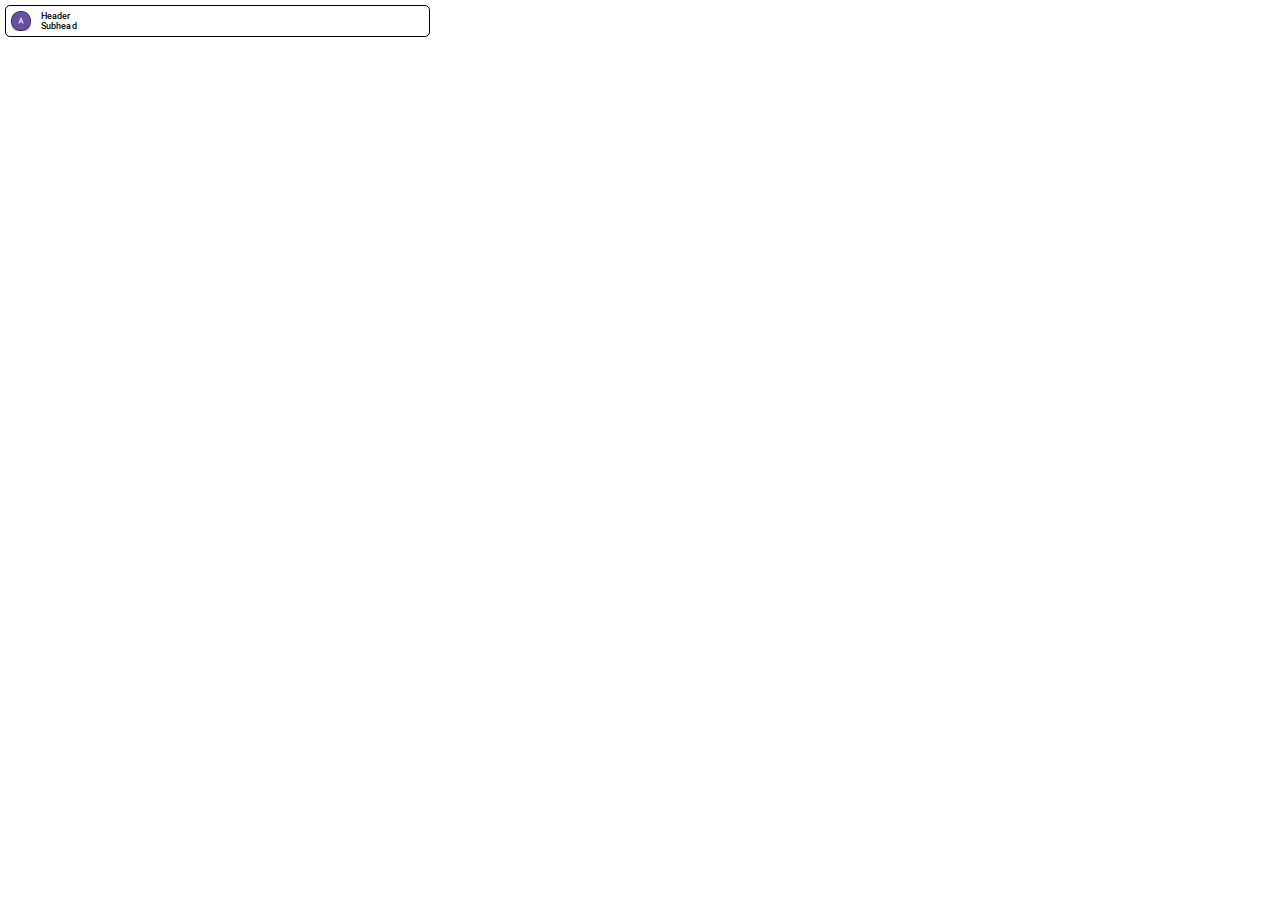
==== index.html @ 84ebd5c9 "style first page" ====
<!DOCTYPE html>
<html lang="en">
  <head>
    <meta charset="UTF-8" />
    <meta http-equiv="X-UA-Compatible" content="IE=edge" />
    <meta name="viewport" content="width=device-width, initial-scale=1.0" />
    <link rel="preconnect" href="https://fonts.googleapis.com" />
    <link rel="preconnect" href="https://fonts.gstatic.com" crossorigin />
    <link
      href="https://fonts.googleapis.com/css2?family=Roboto:wght@400;500;700&display=swap"
      rel="stylesheet"
    />
    <link rel="stylesheet" href="style.css" />
    <title>mobile-app</title>
  </head>
  <body>
    <header class="header">
      <div class="container">
        <div class="header__flex">
            <img class="header__img" src="img/header-icone.png" alt="Persone" />
            <h2 class="text-h2">Header <br> Subhead</h2>            
        </div>
      </div>
    </header>
  </body>
</html>
---- style.css ----
html {
    box-sizing: border-box;
}

*,
*::before,
*::after {
    box-sizing: inherit;
}

img {
    display: block;
    max-width: 100%;
}

h1,
h2,
h3,
h4,
h5,
h6 {
    padding: 0;
    margin: 0;
}

body {
    margin: 0;
    font-family: "Oswald", sans-serif;
    font-weight: 400;
}

.container {
    max-width: 1110px;
    margin: 0 auto;
}

:root {
    --primary-color: #6750A4;
    --on-surface-color: #1C1B1F;
    --surface-color: #FFFBFE;
    --outline-color: #79747E;
}

.header {
    border: 1px solid black;   
    border-radius: 5px;
    margin: 5px;
    width: 425px;
}

.container {   
    width: 425px;
}

.header__flex {
    display: flex;
    justify-content: flex-start;
}



.header__img {
    width: 20px;
    margin: 5px;
}

.text-h2 {
    font-family: 'Roboto', sans-serif;
    font-style: normal;
    font-weight: 500;
    font-size: 16px;
    line-height: 10px;
    letter-spacing: 0.1px;
    font-size: 9px;
    margin: 5px;
}

.header__button {}
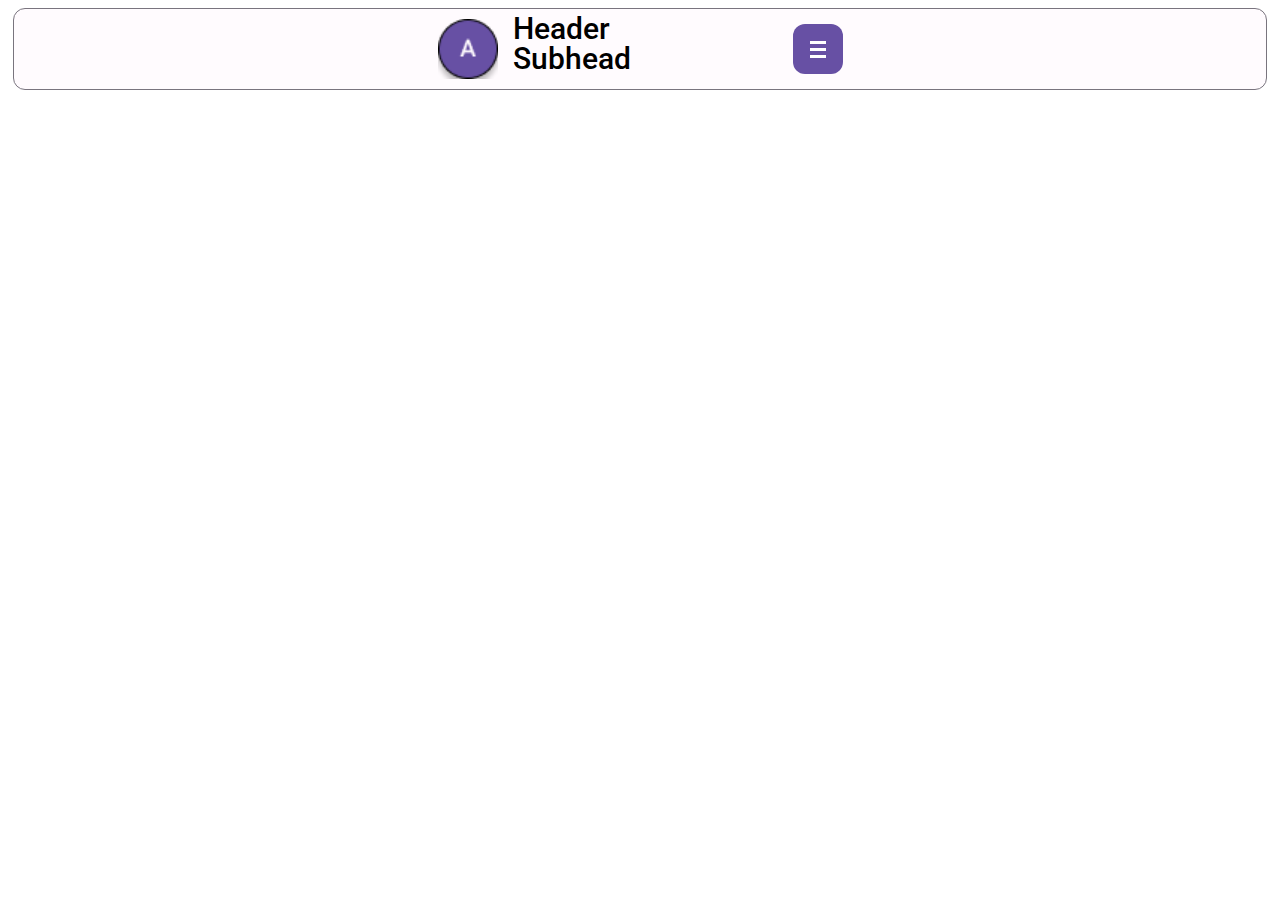
==== commit 0bbcdcc1: "example" ====
--- a/index.html
+++ b/index.html
@@ -17,8 +17,15 @@
     <header class="header">
       <div class="container">
         <div class="header__flex">
-            <img class="header__img" src="img/header-icone.png" alt="Persone" />
-            <h2 class="text-h2">Header <br> Subhead</h2>            
+            <div class="header__flex_item">
+              <img class="header__img" src="img/header-icone.png" alt="Persone" />
+              <h2 class="text-h2">Header <br> Subhead</h2>
+            </div>
+            <button class="burger">
+              <span class="burger__line"></span>
+              <span class="burger__line"></span>
+              <span class="burger__line"></span>
+            </button>
         </div>
       </div>
     </header>
--- a/style.css
+++ b/style.css
@@ -1,36 +1,9 @@
-html {
+body {
     box-sizing: border-box;
 }
 
-*,
-*::before,
-*::after {
-    box-sizing: inherit;
-}
-
-img {
-    display: block;
-    max-width: 100%;
-}
-
-h1,
-h2,
-h3,
-h4,
-h5,
-h6 {
-    padding: 0;
-    margin: 0;
-}
-
-body {
-    margin: 0;
-    font-family: "Oswald", sans-serif;
-    font-weight: 400;
-}
-
 .container {
-    max-width: 1110px;
+    max-width: 425px;
     margin: 0 auto;
 }
 
@@ -41,38 +14,67 @@
     --outline-color: #79747E;
 }
 
-.header {
-    border: 1px solid black;   
-    border-radius: 5px;
+.header {    
+    border: 1px solid #79747E;
+    background: #FFFBFE;
+    border-radius: 12px;
     margin: 5px;
-    width: 425px;
-}
-
-.container {   
-    width: 425px;
+    width: 1; 
+  
 }
 
 .header__flex {
     display: flex;
-    justify-content: flex-start;
+    flex-direction: row;
+    align-items: center;
+    justify-content: space-between;
 }
 
-
+.header__flex_item {
+    display: flex;
+    justify-content: space-between;
+}
 
 .header__img {
-    width: 20px;
-    margin: 5px;
+    width: 60px;
+    margin: 10px;
 }
 
 .text-h2 {
     font-family: 'Roboto', sans-serif;
     font-style: normal;
     font-weight: 500;
-    font-size: 16px;
-    line-height: 10px;
+    font-size: 30px;
+    line-height: 30px;
     letter-spacing: 0.1px;
-    font-size: 9px;
     margin: 5px;
 }
 
+.burger {
+    width: 50px;
+    height: 50px;
+    cursor: pointer;
+    padding: 0;
+    border: none;
+    display: flex;
+    flex-direction: column;
+    justify-content: center;
+    align-items: center; 
+    background-color: var(--primary-color);
+    border-radius: 12px;
+    margin-right: 10px;
+  }
+  
+  .burger__line {
+    display: block;
+    width: 16px;
+    height: 3px;
+    background-color: #fff;
+    margin-bottom: 4px;
+  }
+  
+  .burger__line:last-child {
+    margin-bottom: 0;
+  }
+
 .header__button {}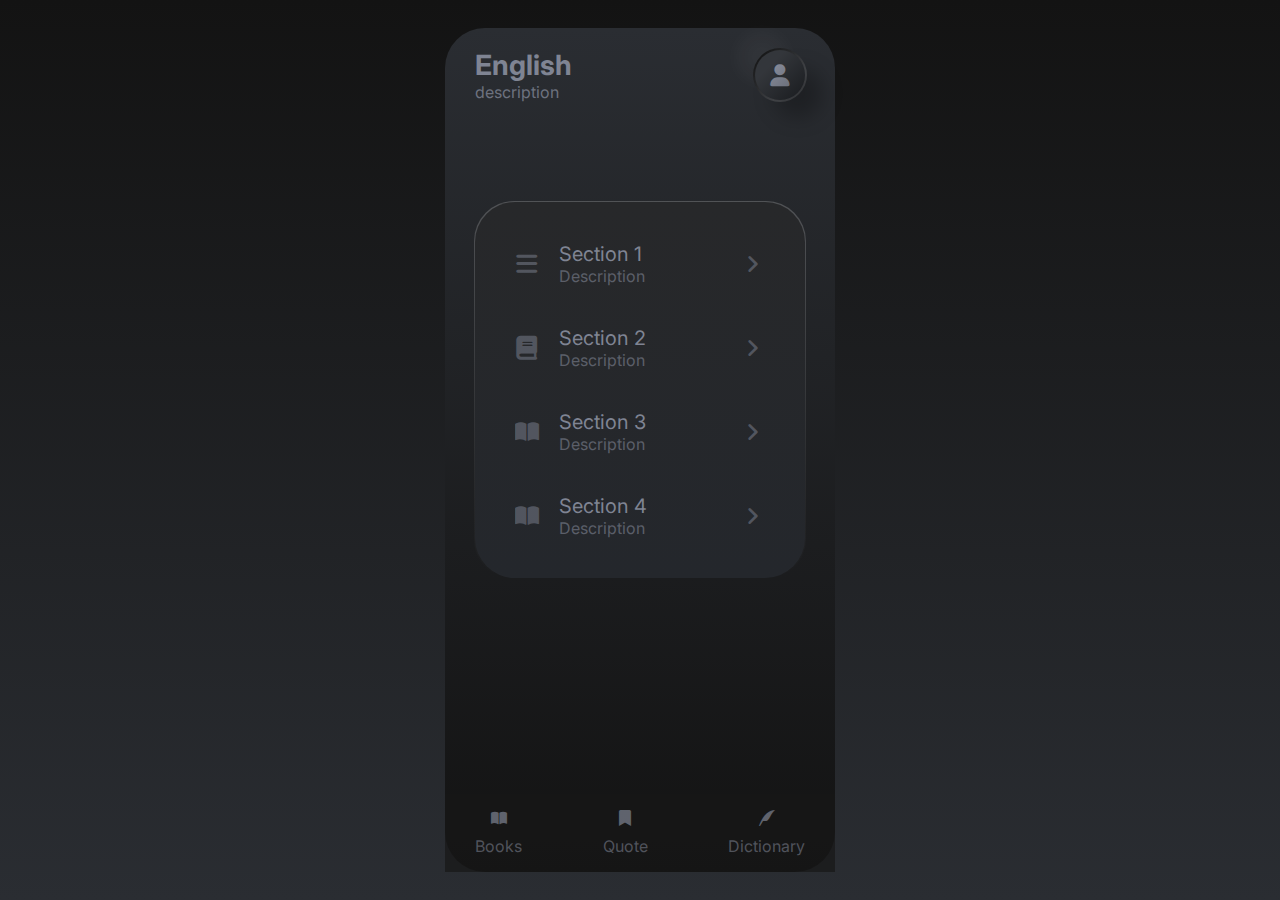
==== commit eb2ecdbc: "first style" ====
--- a/index.html
+++ b/index.html
@@ -4,30 +4,78 @@
     <meta charset="UTF-8" />
     <meta http-equiv="X-UA-Compatible" content="IE=edge" />
     <meta name="viewport" content="width=device-width, initial-scale=1.0" />
-    <link rel="preconnect" href="https://fonts.googleapis.com" />
-    <link rel="preconnect" href="https://fonts.gstatic.com" crossorigin />
-    <link
-      href="https://fonts.googleapis.com/css2?family=Roboto:wght@400;500;700&display=swap"
-      rel="stylesheet"
-    />
     <link rel="stylesheet" href="style.css" />
-    <title>mobile-app</title>
+    <title>english-mobile-app</title>
   </head>
   <body>
-    <header class="header">
-      <div class="container">
-        <div class="header__flex">
-            <div class="header__flex_item">
-              <img class="header__img" src="img/header-icone.png" alt="Persone" />
-              <h2 class="text-h2">Header <br> Subhead</h2>
-            </div>
-            <button class="burger">
-              <span class="burger__line"></span>
-              <span class="burger__line"></span>
-              <span class="burger__line"></span>
-            </button>
+    <div class="wrapper">
+      <header class="header">
+        <div>
+          <h1 class="title">English</h1>
+          <div class="info">
+            <span>description</span>
+          </div>
         </div>
-      </div>
-    </header>
+        <div class="button_round button_ball shadow-panel">
+          <i class="english_user"></i>
+        </div>
+      </header>
+
+      <section class="section">
+        <div class="section__item">
+          <i class="english_bars-solid"></i>
+          <div class="section__text">
+            <div class="section__title">Section 1</div>
+            <div class="section__info">Description</div>
+          </div>
+          <i class="english_arrow_right"></i>
+        </div>
+        <div class="section__item">
+          <i class="english_book-solid"></i>
+          <div class="section__text">
+            <div class="section__title">Section 2</div>
+            <div class="section__info">Description</div>
+          </div>
+          <i class="english_arrow_right"></i>
+        </div>
+        <div class="section__item">
+          <i class="english_book-open-solid"></i>
+          <div class="section__text">
+            <div class="section__title">Section 3</div>
+            <div class="section__info">Description</div>
+          </div>
+          <i class="english_arrow_right"></i>
+        </div>
+        <div class="section__item">
+          <i class="english_book-open-solid"></i>
+          <div class="section__text">
+            <div class="section__title">Section 4</div>
+            <div class="section__info">Description</div>
+          </div>
+          <i class="english_arrow_right"></i>
+        </div>       
+      </section>
+
+      <footer class="footer">
+        <div class="footer__item">
+          <i class="english_book-open-solid"></i>
+          <div class="info">
+            <span>Books</span>
+          </div>
+        </div>
+        <div class="footer__item">
+          <i class="english_bookmark-solid"></i>
+          <div class="info">
+            <span>Quote</span>
+          </div>
+        </div>
+        <div class="footer__item">
+          <i class="english_quill"></i>
+          <div class="info">
+            <span>Dictionary</span>
+          </div>
+        </div>
+      </footer>
+    </div>
   </body>
 </html>
--- a/style.css
+++ b/style.css
@@ -1,80 +1,252 @@
-body {
-    box-sizing: border-box;
-}
-
-.container {
-    max-width: 425px;
-    margin: 0 auto;
-}
+@import url('https://fonts.googleapis.com/css2?family=Inter:wght@400;600;700&display=swap');
+@import url('./fonts/english-mobile-icons/style.css');
 
 :root {
     --primary-color: #6750A4;
     --on-surface-color: #1C1B1F;
     --surface-color: #FFFBFE;
     --outline-color: #79747E;
-}
-
-.header {    
-    border: 1px solid #79747E;
-    background: #FFFBFE;
-    border-radius: 12px;
-    margin: 5px;
-    width: 1; 
-  
-}
-
-.header__flex {
-    display: flex;
-    flex-direction: row;
-    align-items: center;
-    justify-content: space-between;
-}
-
-.header__flex_item {
-    display: flex;
-    justify-content: space-between;
-}
-
-.header__img {
-    width: 60px;
-    margin: 10px;
-}
-
-.text-h2 {
-    font-family: 'Roboto', sans-serif;
-    font-style: normal;
-    font-weight: 500;
-    font-size: 30px;
-    line-height: 30px;
-    letter-spacing: 0.1px;
-    margin: 5px;
-}
-
-.burger {
+    --bg: #24272C;
+    --shadow_light: #fff;
+    --shadow_dark: #000000;
+    --label: #7F8493;
+    --gradient: linear-gradient(to bottom, #2F86FF, #9EECD9);
+    --shadow:
+        -10px -10px 20px var(--shadow_light),
+        10px 10px 20px var(--shadow_dark);
+}
+
+* {
+    margin: 0;
+    padding: 0;
+    box-sizing: border-box;
+    font-family: 'Inter', sans-serif;
+    color: var(--label);
+}
+
+body {
+    position: relative;
+    z-index: -3;
+    background-color: var(--bg);
+    /* background-color: var(--primary-color); */
+    height: 100vh;
+    display: flex;
+    justify-content: center;
+    align-items: center;
+    background: linear-gradient(to top,
+            #2A2D32, #131313)
+}
+
+.button_ball {
+    position: relative;
+    background-color: var(--bg);
+    box-shadow:
+        -8px -8px 14px rgba(255, 255, 255, 0.07),
+        8px 8px 14px rgba(0, 0, 0, 0.3);
+}
+
+.button_ball::before,
+.button_ball::after {
+    --size: 0;
+    content: '';
+    z-index: 0;
+    position: absolute;
+    top: var(--size);
+    bottom: var(--size);
+    right: var(--size);
+    left: var(--size);
+    border-radius: 100%;
+    background: linear-gradient(to right bottom,
+            rgba(255, 255, 255, 0.07) 30%,
+            rgba(0, 0, 0, 0.30));
+}
+
+/* style round convex button */
+.button_ball::after {
+    --size: -2px;
+    z-index: -1;
+    background:
+        linear-gradient(to left top,
+            rgba(255, 255, 255, 0.15) 30%,
+            rgba(0, 0, 0, 1));
+}
+
+/* shadow for panel */
+.shadow-panel {
+    box-shadow:
+        -18px -18px 20px rgba(255, 255, 255, 0.04),
+        18px 18px 20px rgba(0, 0, 0, 0.25);
+}
+
+.shadow-panel_pressed {
+    box-shadow:
+        -18px -18px 20px rgba(255, 255, 255, 0.04),
+        18px 18px 20px rgba(0, 0, 0, 0.25),
+        inset -8px -8px 14px rgba(255, 255, 255, 0.04),
+        inset 8px 8px 14px rgba(0, 0, 0, 0.25)
+}
+
+/* shadow for button */
+.shadow {
+    box-shadow:
+        -4px -4px 8px rgba(255, 255, 255, 0.07),
+        4px 4px 8px rgba(0, 0, 0, 0.30);
+}
+
+.shadow:hover,
+.shadow_pressed {
+    box-shadow:
+        -4px -4px 8px rgba(255, 255, 255, 0.05),
+        4px 4px 8px rgba(0, 0, 0, 0.21),
+        inset -4px -4px 8px rgba(255, 255, 255, 0.05),
+        inset 4px 4px 8px rgba(0, 0, 0, 0.21)
+}
+
+/* style round  button */
+.button_round {
     width: 50px;
     height: 50px;
-    cursor: pointer;
-    padding: 0;
-    border: none;
-    display: flex;
-    flex-direction: column;
+    border-radius: 50px;
+    display: flex;
+    font-size: 22px;
+    justify-content: center;
+    align-items: center;
+    font-size: 22px;
+}
+
+/* layout */
+
+.wrapper {
+    position: relative;
+    z-index: -2;
+    padding: 20px 30px;
+    width: 390px;
+    max-height: 844px;
+    height: 100%;
+    border-radius: 40px;
+    background: linear-gradient(to bottom,
+            #2A2D32, #131313)
+}
+
+.header {
+    display: flex;
+    justify-content: space-between;
+    align-items: center;
+}
+
+.footer {
+    position: absolute;
+    bottom:0;
+    left: 0;
+    width: 100%;
+    height: 78px;
+    background: url('./img/bottom-panel.svg') center/100% auto no-repeat;
+}
+
+/* header */
+.title {
+    font-size: 28px;
+}
+
+.info {
+    display: flex;
+    align-items: center;
+    opacity: 80%;
+}
+
+.info i {
+    font-size: 1.4em;
+}
+
+
+.section {
+    padding: 20px 0;
+    margin-top: 100px;
+    width: 100%;
+    position: relative;
+    border-radius: 40px;
+    background: linear-gradient(
+        to bottom,
+        #27282a,
+        #24272C
+    )
+}
+
+.section::before {
+    --size: -1px;
+    content: '';
+    position: absolute;
+    top: var(--size);
+    right: var(--size);
+    bottom: var(--size);
+    left: var(--size);
+    z-index: -1;
+    border-radius: 40px;
+    background: linear-gradient(to bottom,
+    rgba(255, 255, 255, 0.20),
+    rgba(0, 0, 0, 0));
+   
+}
+.section__item {
+    padding: 20px 30px;
+    display: flex;
+    align-items: center;
+}
+
+.section__item i {
+    display: block;
+    height: 44px;
+    width: 44px;
+    display: flex;
     justify-content: center;
     align-items: center; 
-    background-color: var(--primary-color);
-    border-radius: 12px;
-    margin-right: 10px;
-  }
-  
-  .burger__line {
-    display: block;
-    width: 16px;
-    height: 3px;
-    background-color: #fff;
-    margin-bottom: 4px;
-  }
-  
-  .burger__line:last-child {
-    margin-bottom: 0;
-  }
-
-.header__button {}+    font-size: 24px;    
+}
+
+.section__item i:first-child {
+    opacity: 0.5;
+}
+
+.section__item i:last-child {
+    font-size: 16px;
+    opacity: 0.5;
+    margin-left: auto;
+}
+
+ 
+.section__text {
+    margin-left: 10px;
+}
+
+.section__title {
+    font-size: 20px;
+    font-weight: 600px;
+}
+
+.section__info {
+    opacity: 0.6;
+}
+
+.footer {
+    position: absolute;
+    opacity: 0.7;
+    bottom:0;
+    left: 0;
+    width: 100%;
+    height: 78px;
+    display: flex;
+    justify-content: space-between;
+    align-items: center;   
+    background:rgb(23 23 23);
+}
+
+.footer__item {
+    padding: 20px 30px;
+    display: flex;
+    align-items: center;
+    flex-direction: column;
+}
+
+.footer__item i {
+    margin-bottom: 10px;
+}
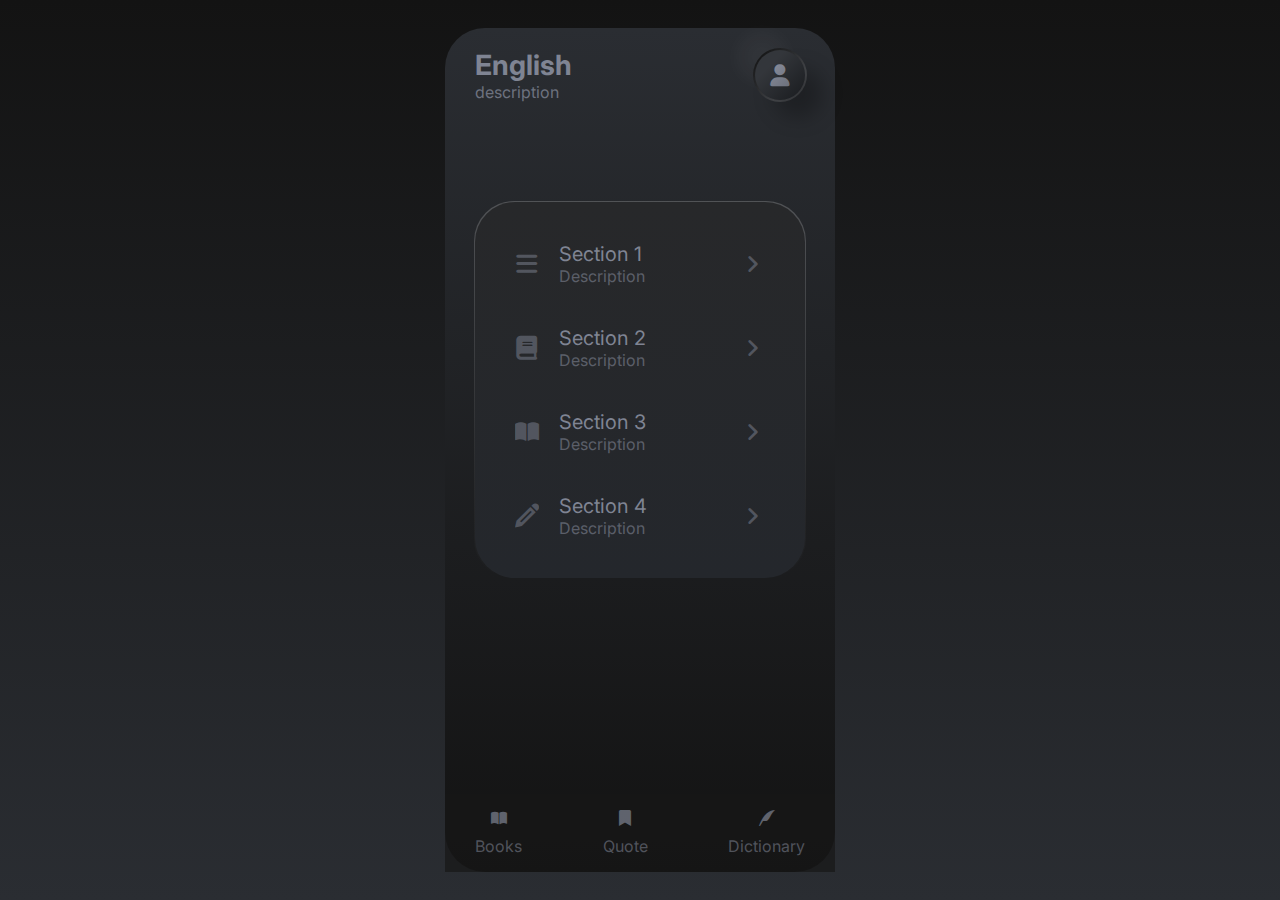
==== commit 84d1dcc8: "add pensil" ====
--- a/index.html
+++ b/index.html
@@ -47,7 +47,7 @@
           <i class="english_arrow_right"></i>
         </div>
         <div class="section__item">
-          <i class="english_book-open-solid"></i>
+          <i class="english_pencil"></i>
           <div class="section__text">
             <div class="section__title">Section 4</div>
             <div class="section__info">Description</div>
